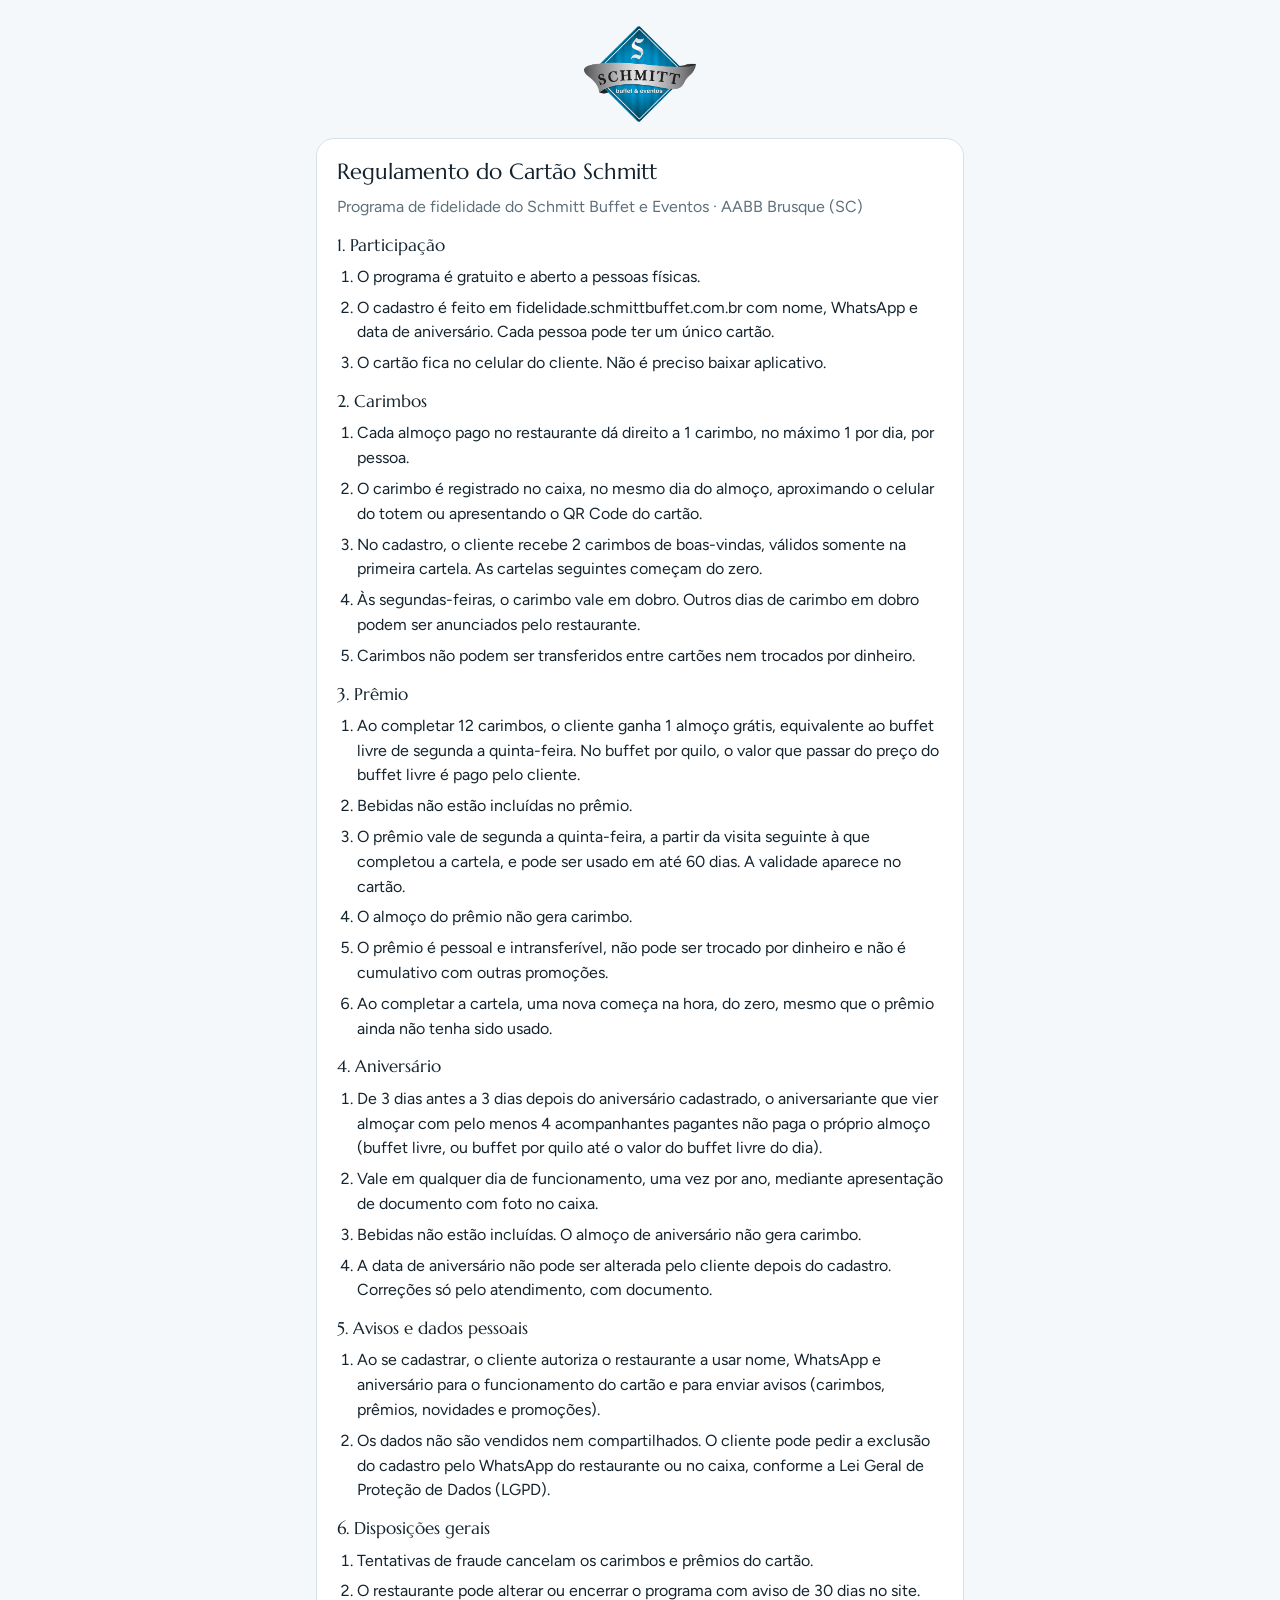
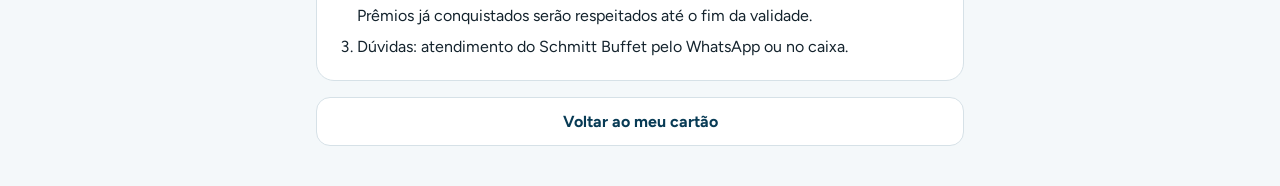
==== regulamento.html @ 8274ac08 "Site do Cartão Schmitt: cadastro, cartão, toque, caixa, painel e regulamento Co-Authored-By: Claude " ====
<!doctype html>
<html lang="pt-BR">
<head>
<meta charset="utf-8">
<meta name="viewport" content="width=device-width, initial-scale=1, viewport-fit=cover">
<title>Cartão Schmitt · Regulamento</title>
<link rel="icon" href="icone-192.png">
<link rel="preconnect" href="https://fonts.googleapis.com">
<link rel="preconnect" href="https://fonts.gstatic.com" crossorigin>
<link rel="stylesheet" href="https://fonts.googleapis.com/css2?family=Marcellus&family=Figtree:wght@400;500;600;700;800&display=swap">
<link rel="stylesheet" href="estilo.css">
<style>.reg ol{margin:0;padding-left:20px;display:grid;gap:6px}.reg h2{font-size:1.05rem;margin-top:6px}</style>
</head>
<body>
<main class="wrap" style="max-width:680px">
  <a href="index.html"><img class="logo" src="logo.png" alt="Schmitt Buffet e Eventos"></a>
  <article class="card reg">
    <h1 style="font-size:1.4rem">Regulamento do Cartão Schmitt</h1>
    <p class="muted">Programa de fidelidade do Schmitt Buffet e Eventos · AABB Brusque (SC)</p>

    <h2>1. Participação</h2>
    <ol>
      <li>O programa é gratuito e aberto a pessoas físicas.</li>
      <li>O cadastro é feito em fidelidade.schmittbuffet.com.br com nome, WhatsApp e data de aniversário. Cada pessoa pode ter um único cartão.</li>
      <li>O cartão fica no celular do cliente. Não é preciso baixar aplicativo.</li>
    </ol>

    <h2>2. Carimbos</h2>
    <ol>
      <li>Cada almoço pago no restaurante dá direito a 1 carimbo, no máximo 1 por dia, por pessoa.</li>
      <li>O carimbo é registrado no caixa, no mesmo dia do almoço, aproximando o celular do totem ou apresentando o QR Code do cartão.</li>
      <li>No cadastro, o cliente recebe 2 carimbos de boas-vindas, válidos somente na primeira cartela. As cartelas seguintes começam do zero.</li>
      <li>Às segundas-feiras, o carimbo vale em dobro. Outros dias de carimbo em dobro podem ser anunciados pelo restaurante.</li>
      <li>Carimbos não podem ser transferidos entre cartões nem trocados por dinheiro.</li>
    </ol>

    <h2>3. Prêmio</h2>
    <ol>
      <li>Ao completar 12 carimbos, o cliente ganha 1 almoço grátis, equivalente ao buffet livre de segunda a quinta-feira. No buffet por quilo, o valor que passar do preço do buffet livre é pago pelo cliente.</li>
      <li>Bebidas não estão incluídas no prêmio.</li>
      <li>O prêmio vale de segunda a quinta-feira, a partir da visita seguinte à que completou a cartela, e pode ser usado em até 60 dias. A validade aparece no cartão.</li>
      <li>O almoço do prêmio não gera carimbo.</li>
      <li>O prêmio é pessoal e intransferível, não pode ser trocado por dinheiro e não é cumulativo com outras promoções.</li>
      <li>Ao completar a cartela, uma nova começa na hora, do zero, mesmo que o prêmio ainda não tenha sido usado.</li>
    </ol>

    <h2>4. Aniversário</h2>
    <ol>
      <li>De 3 dias antes a 3 dias depois do aniversário cadastrado, o aniversariante que vier almoçar com pelo menos 4 acompanhantes pagantes não paga o próprio almoço (buffet livre, ou buffet por quilo até o valor do buffet livre do dia).</li>
      <li>Vale em qualquer dia de funcionamento, uma vez por ano, mediante apresentação de documento com foto no caixa.</li>
      <li>Bebidas não estão incluídas. O almoço de aniversário não gera carimbo.</li>
      <li>A data de aniversário não pode ser alterada pelo cliente depois do cadastro. Correções só pelo atendimento, com documento.</li>
    </ol>

    <h2>5. Avisos e dados pessoais</h2>
    <ol>
      <li>Ao se cadastrar, o cliente autoriza o restaurante a usar nome, WhatsApp e aniversário para o funcionamento do cartão e para enviar avisos (carimbos, prêmios, novidades e promoções).</li>
      <li>Os dados não são vendidos nem compartilhados. O cliente pode pedir a exclusão do cadastro pelo WhatsApp do restaurante ou no caixa, conforme a Lei Geral de Proteção de Dados (LGPD).</li>
    </ol>

    <h2>6. Disposições gerais</h2>
    <ol>
      <li>Tentativas de fraude cancelam os carimbos e prêmios do cartão.</li>
      <li>O restaurante pode alterar ou encerrar o programa com aviso de 30 dias no site. Prêmios já conquistados serão respeitados até o fim da validade.</li>
      <li>Dúvidas: atendimento do Schmitt Buffet pelo WhatsApp ou no caixa.</li>
    </ol>
  </article>
  <a class="btn full" href="index.html">Voltar ao meu cartão</a>
</main>
</body>
</html>
---- estilo.css ----
/* Cartão Schmitt — listras azuis e faixa prateada (do losango e da fita da logo); dourado só para prêmio */
:root{
  --azul:#0b7fae; --azul-fundo:#083b55; --azul-noite:#062a3d;
  --prata-1:#f3f5f7; --prata-2:#a9b3bb;
  --papel:#f4f8fa; --tinta:#14232d; --cinza:#5e707b; --linha:#d6e1e7; --branco:#ffffff;
  --ouro:#e8a33d; --ouro-claro:#fdf0d9; --verde:#1f8a5b; --verde-claro:#e0f3ea; --erro:#b3263a; --erro-claro:#f9e1e5;
  --f-marca:"Marcellus","Trajan Pro",Georgia,serif;
  --f-texto:"Figtree",ui-sans-serif,system-ui,-apple-system,"Segoe UI",Roboto,sans-serif;
  /* nomes antigos usados pela tela do caixa */
  --brand:var(--azul); --brand-dk:var(--azul-fundo); --bg:var(--papel); --fg:var(--tinta); --muted:var(--cinza); --line:var(--linha);
  --ok:var(--verde); --ok-soft:var(--verde-claro); --bad:var(--erro); --bad-soft:var(--erro-claro); --gold:var(--ouro); --gold-soft:var(--ouro-claro);
  --f:var(--f-texto);
}
*{box-sizing:border-box}
html,body{margin:0}
body{background:var(--papel);color:var(--tinta);font-family:var(--f-texto);font-size:16px;line-height:1.45;-webkit-font-smoothing:antialiased}
h1,h2,h3{margin:0;line-height:1.15;text-wrap:balance}
p{margin:0}
button,input,select{font:inherit}
input:focus-visible,button:focus-visible,a:focus-visible,summary:focus-visible{outline:3px solid rgba(11,127,174,.4);outline-offset:2px}

/* Estrutura das telas do cliente */
.app{max-width:460px;margin:0 auto;min-height:100vh;background:var(--papel)}
.listras{background:
  repeating-linear-gradient(90deg,rgba(255,255,255,.075) 0 1.5px,transparent 1.5px 5px),
  linear-gradient(160deg,var(--azul) 0%,var(--azul-fundo) 75%)}
.topo{padding:calc(28px + env(safe-area-inset-top,0px)) max(20px,env(safe-area-inset-left,0px)) 84px;color:#fff;text-align:center;display:grid;gap:10px;justify-items:center}
.topo img{width:118px;height:auto;filter:drop-shadow(0 4px 10px rgba(0,0,0,.25))}
.topo h1{font-family:var(--f-marca);font-weight:400;font-size:1.7rem;line-height:1.2;margin-top:4px}
.topo p{opacity:.9}
.saudacao{padding:calc(26px + env(safe-area-inset-top,0px)) 22px 84px;color:#fff;display:flex;justify-content:space-between;align-items:center;gap:12px}
.saudacao small{display:block;opacity:.8;font-size:.92rem}
.saudacao h1{font-family:var(--f-marca);font-weight:400;font-size:1.8rem}
.saudacao img{width:64px;height:auto;filter:drop-shadow(0 3px 8px rgba(0,0,0,.25))}
.miolo{padding:18px max(18px,env(safe-area-inset-left,0px)) 34px;display:grid;gap:16px}

/* Cartão */
.cartao{position:relative;margin:-64px 16px 0;border-radius:20px;overflow:hidden;color:#fff;box-shadow:0 16px 34px rgba(6,42,61,.35)}
.cartao .corpo{padding:16px 16px 14px;display:grid;gap:14px}
.cartao .linha1{display:flex;justify-content:space-between;align-items:center}
.cartao .linha1 img{height:40px;width:auto}
.cartao .cont{text-align:right;font-size:.74rem;opacity:.85}
.cartao .cont b{display:block;font-family:var(--f-marca);font-weight:400;font-size:1.7rem;line-height:1;opacity:1}
.faixa{background:linear-gradient(180deg,var(--prata-1),#cfd6dc 55%,var(--prata-2));color:#1d2a33;font-family:var(--f-marca);text-align:center;font-size:1.2rem;letter-spacing:.04em;padding:6px 10px;margin:0 -16px;box-shadow:inset 0 1px 0 rgba(255,255,255,.8),0 2px 6px rgba(0,0,0,.25)}
.selos{display:grid;grid-template-columns:repeat(6,1fr);gap:8px}
.selo{aspect-ratio:1;border-radius:50%;display:grid;place-items:center;border:1.5px dashed rgba(255,255,255,.45);color:rgba(255,255,255,.7);font-size:.74rem;font-weight:700}
.selo.on{border:0;background:radial-gradient(circle at 35% 30%,#fff,#e7edf1);color:var(--azul-fundo);box-shadow:inset 0 -2px 0 rgba(0,0,0,.12)}
.selo.presente{border:0;background:radial-gradient(circle at 35% 30%,#fff7e6,#f6d9a2);color:#7a4a05}
.selo.meta{border:1.5px solid var(--ouro);color:var(--ouro)}
.selo svg{width:56%;height:56%}
.cartao .rodape{display:flex;justify-content:space-between;align-items:flex-end;gap:12px;font-size:.76rem;opacity:.92}
.cartao .rodape b{display:block;font-size:.95rem;opacity:1;font-weight:700}

/* Blocos */
.vantagens{display:grid;grid-template-columns:repeat(3,1fr);gap:8px;text-align:center;font-size:.78rem;color:var(--cinza)}
.vantagens div{display:grid;gap:4px;justify-items:center;align-content:start}
.vantagens svg{width:26px;height:26px;color:var(--azul)}
.vantagens b{color:var(--tinta);font-size:.84rem}
.campo,label.f{display:grid;gap:5px;font-weight:600;font-size:.88rem;color:var(--tinta)}
input[type=text],input[type=tel],input[type=password],input[type=number]{border:1.5px solid var(--linha);background:#fff;border-radius:12px;padding:13px 14px;font-weight:500;font-size:1rem;color:var(--tinta);width:100%}
input[type=text]:focus,input[type=tel]:focus,input[type=password]:focus,input[type=number]:focus{outline:none;border-color:var(--azul);box-shadow:0 0 0 3px rgba(11,127,174,.18)}
.aceite,.check{display:flex;gap:10px;font-size:.84rem;color:var(--cinza);line-height:1.4;align-items:flex-start}
.aceite input,.check input{accent-color:var(--azul);margin-top:3px;width:18px;height:18px;flex:none}
.aceite a{color:var(--azul-fundo);font-weight:700}
.btn{display:flex;justify-content:center;align-items:center;gap:8px;border:1.5px solid var(--linha);border-radius:14px;padding:14px 16px;font:700 1rem var(--f-texto);cursor:pointer;text-decoration:none;background:#fff;color:var(--azul-fundo)}
.btn.principal,.btn.primary{background:var(--azul);border-color:var(--azul);color:#fff;box-shadow:0 6px 16px rgba(11,127,174,.3)}
.btn.dark{background:var(--azul-fundo);border-color:var(--azul-fundo);color:#fff}
.btn.gold{background:var(--ouro);border-color:var(--ouro);color:#2a1a00}
.btn.wallet{background:#000;border-color:#000;color:#fff;font-size:.95rem;padding:12px}
.btn.vidro{background:rgba(255,255,255,.14);color:#fff;border:1px solid rgba(255,255,255,.32)}
.btn.full{width:100%}
.btn.sm{padding:6px 10px;font-size:.85rem;border-radius:9px}
.btn:disabled{opacity:.55;cursor:default}
.link{background:none;border:0;padding:4px;color:var(--azul-fundo);font-weight:700;cursor:pointer;text-align:center;font-size:.92rem;text-decoration:underline;text-underline-offset:3px}
.err{color:var(--erro);font-size:.88rem;font-weight:600}
.small{font-size:.85rem}
.muted{color:var(--cinza)}
details{background:#fff;border:1px solid var(--linha);border-radius:14px;padding:12px 14px;font-size:.9rem}
summary{font-weight:700;cursor:pointer;color:var(--azul-fundo)}
details ul{margin:10px 0 2px;padding-left:18px;display:grid;gap:6px;color:var(--cinza)}
details a{color:var(--azul-fundo);font-weight:700}
.progresso{background:#fff;border:1px solid var(--linha);border-radius:16px;padding:14px 16px;display:grid;gap:10px}
.progresso .t{display:flex;justify-content:space-between;align-items:baseline;gap:10px}
.progresso .t b{font-family:var(--f-marca);font-weight:400;font-size:1.4rem}
.progresso .t span{font-size:.84rem;color:var(--cinza)}
.barra{height:9px;border-radius:99px;background:#e3ebef;overflow:hidden}
.barra i{display:block;height:100%;border-radius:99px;background:linear-gradient(90deg,var(--azul),#36a9d6)}
.como{display:grid;grid-template-columns:48px 1fr;gap:12px;align-items:center;background:#fff;border:1px solid var(--linha);border-radius:16px;padding:14px}
.como .ic{width:48px;height:48px;border-radius:12px;background:#e5f2f8;display:grid;place-items:center;color:var(--azul)}
.como .ic svg{width:28px;height:28px}
.como p{font-size:.88rem;color:var(--cinza)}
.como b{color:var(--tinta);display:block;font-size:.95rem}
.aviso-premio{background:var(--ouro-claro);border:1.5px solid var(--ouro);border-radius:16px;padding:14px 16px;font-size:.9rem;color:#5a3a06}
.aviso-premio b{display:block;font-family:var(--f-marca);font-weight:400;font-size:1.25rem;color:#3d2603}
.aviso-ok{background:var(--verde-claro);border:1.5px solid var(--verde);border-radius:16px;padding:12px 16px;font-weight:600;color:#144f34}
.qr{background:#fff;border-radius:14px;padding:12px;width:176px;margin:4px auto 0;display:grid;justify-items:center;gap:6px;border:1px solid var(--linha)}
.qr span{font-family:ui-monospace,Menlo,Consolas,monospace;font-size:.85rem;color:#111}
.qr canvas,.qr img{width:150px!important;height:150px!important}
footer.rod{text-align:center;font-size:.82rem;color:var(--cinza);padding:0 16px 28px}
footer.rod a{color:inherit}
.spinner{width:38px;height:38px;border-radius:50%;border:4px solid rgba(255,255,255,.3);border-top-color:#fff;margin:8px auto;animation:gira 1s linear infinite}
.spinner.escuro{border-color:var(--linha);border-top-color:var(--azul)}
@keyframes gira{to{transform:rotate(360deg)}}

/* Tela do carimbo / prêmio */
.festa{min-height:100vh;color:#fff;display:grid;grid-template-rows:1fr auto;padding:calc(36px + env(safe-area-inset-top,0px)) max(22px,env(safe-area-inset-left,0px)) calc(24px + env(safe-area-inset-bottom,0px));max-width:460px;margin:0 auto}
.festa .centro{display:grid;justify-items:center;align-content:center;gap:12px;text-align:center}
.festa .logo-p{width:84px;height:auto;margin-bottom:18px;filter:drop-shadow(0 3px 8px rgba(0,0,0,.25))}
.carimbo{width:132px;height:132px;border-radius:50%;background:radial-gradient(circle at 35% 30%,#fff,#dfe7ec);color:var(--azul-fundo);display:grid;place-items:center;box-shadow:0 0 0 12px rgba(255,255,255,.12),0 18px 40px rgba(0,0,0,.35);font-family:var(--f-marca);font-size:3rem}
.carimbo svg{width:62px;height:62px}
.festa h1{font-family:var(--f-marca);font-weight:400;font-size:2.3rem;margin-top:8px}
.festa p{opacity:.92;max-width:30ch;font-size:1.02rem}
.festa .extra{width:100%;max-width:340px;background:rgba(255,255,255,.14);border:1px solid rgba(255,255,255,.3);border-radius:16px;padding:12px 14px;text-align:left;font-size:.9rem}
.festa .extra b{display:block;font-size:1rem}
.mini-selos{display:grid;grid-template-columns:repeat(12,1fr);gap:5px;width:100%;max-width:280px;margin-top:6px}
.mini-selos i{aspect-ratio:1;border-radius:50%;background:rgba(255,255,255,.18)}
.mini-selos i.on{background:#fff}
.mini-selos i.novo{background:#fff;box-shadow:0 0 0 3px rgba(232,163,61,.85)}
.festa .acoes{display:grid;gap:10px}
.ouro-fundo{background:
  repeating-linear-gradient(90deg,rgba(255,255,255,.08) 0 1.5px,transparent 1.5px 5px),
  linear-gradient(160deg,#f0b552,#b8721a 80%)}
.ouro-fundo .carimbo{color:#8a5208;background:radial-gradient(circle at 35% 30%,#fffaf0,#f6dfb3)}
.alerta-fundo{background:linear-gradient(160deg,#3a5361,#1c2c36 80%)}
.alerta-fundo .carimbo{color:#3a5361;background:radial-gradient(circle at 35% 30%,#fff,#dde3e7)}
@keyframes bate{0%{transform:translateY(-150px) scale(1.5) rotate(-12deg);opacity:0}55%{transform:translateY(0) scale(.92) rotate(3deg);opacity:1}75%{transform:scale(1.04) rotate(-1deg)}100%{transform:none}}
@keyframes acende{0%,60%{background:rgba(255,255,255,.18);box-shadow:none}100%{background:#fff;box-shadow:0 0 0 3px rgba(232,163,61,.85)}}
@keyframes sobe{from{opacity:0;transform:translateY(10px)}to{opacity:1;transform:none}}
.anima .carimbo{animation:bate .75s cubic-bezier(.2,.8,.3,1.2) both}
.anima .mini-selos i.novo{animation:acende .9s ease both}
.anima h1,.anima .centro>p,.anima .extra{animation:sobe .45s .55s ease both}
@media (prefers-reduced-motion:reduce){.anima .carimbo,.anima .mini-selos i.novo,.anima h1,.anima .centro>p,.anima .extra,.spinner{animation:none}}

/* Base reaproveitada pela tela do caixa */
.wrap{max-width:440px;margin:0 auto;padding:20px max(16px,env(safe-area-inset-left)) 40px;display:grid;gap:16px}
.logo{display:block;height:96px;width:auto;margin:6px auto 0}
.card{background:#fff;border:1px solid var(--linha);border-radius:18px;padding:18px;display:grid;gap:12px}

/* Página de regulamento */
.reg{background:#fff;border:1px solid var(--linha);border-radius:18px;padding:20px;display:grid;gap:10px;line-height:1.55}
.reg h1{font-family:var(--f-marca);font-weight:400;font-size:1.6rem}
.reg h2{font-family:var(--f-marca);font-weight:400;font-size:1.2rem;margin-top:8px}
.reg ol{margin:0;padding-left:20px;display:grid;gap:6px;max-width:68ch}
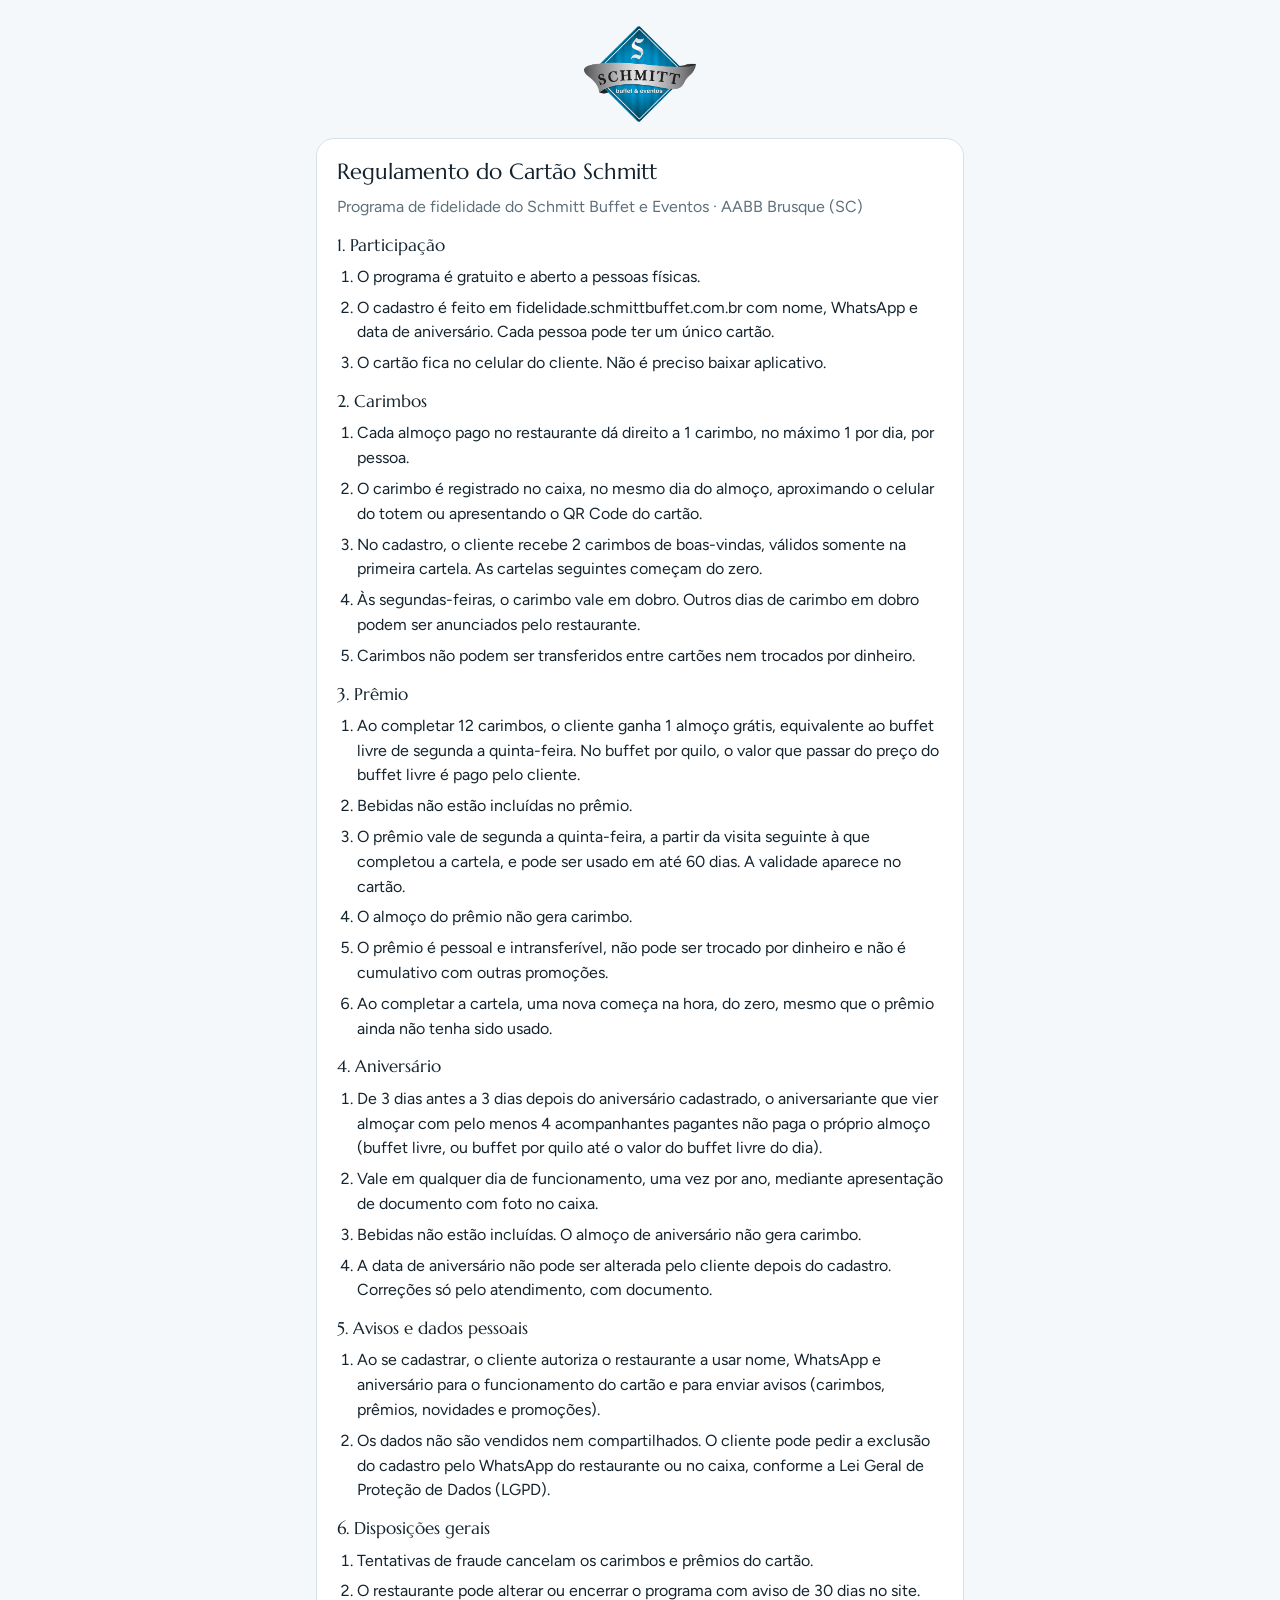
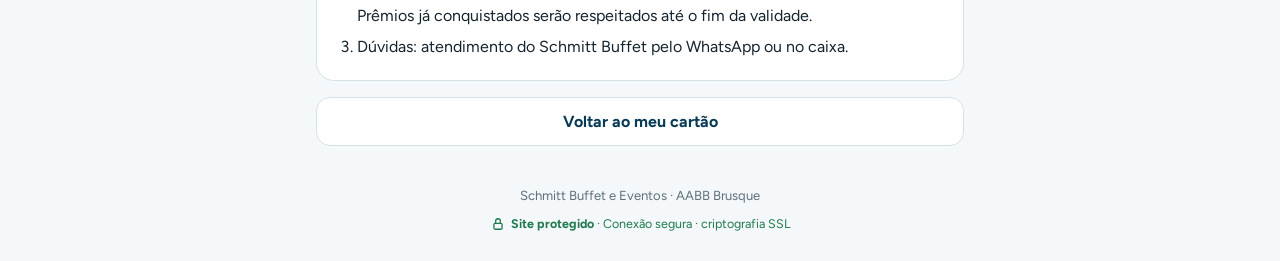
==== commit 4532de24: "Selo de site protegido no rodapé Co-Authored-By: Claude Opus 5.5 <noreply@anthropic.com> Claude-Sess" ====
--- a/regulamento.html
+++ b/regulamento.html
@@ -67,5 +67,6 @@
   </article>
   <a class="btn full" href="index.html">Voltar ao meu cartão</a>
 </main>
+<footer class="rod">Schmitt Buffet e Eventos · AABB Brusque<div class="selo-seg"><svg viewBox="0 0 24 24" width="14" height="14" fill="none" stroke="currentColor" stroke-width="2.2" stroke-linecap="round" stroke-linejoin="round" aria-hidden="true"><rect x="5" y="11" width="14" height="10" rx="2"/><path d="M8 11V7a4 4 0 0 1 8 0v4"/></svg><span><b>Site protegido</b> · Conexão segura · criptografia SSL</span></div></footer>
 </body>
 </html>
--- a/estilo.css
+++ b/estilo.css
@@ -98,6 +98,9 @@
 .qr canvas,.qr img{width:150px!important;height:150px!important}
 footer.rod{text-align:center;font-size:.82rem;color:var(--cinza);padding:0 16px 28px}
 footer.rod a{color:inherit}
+.selo-seg{display:flex;justify-content:center;align-items:center;gap:6px;margin-top:10px;font-size:.78rem;color:#1f7a4d}
+.selo-seg svg{flex:none}
+.selo-seg b{font-weight:700}
 .spinner{width:38px;height:38px;border-radius:50%;border:4px solid rgba(255,255,255,.3);border-top-color:#fff;margin:8px auto;animation:gira 1s linear infinite}
 .spinner.escuro{border-color:var(--linha);border-top-color:var(--azul)}
 @keyframes gira{to{transform:rotate(360deg)}}
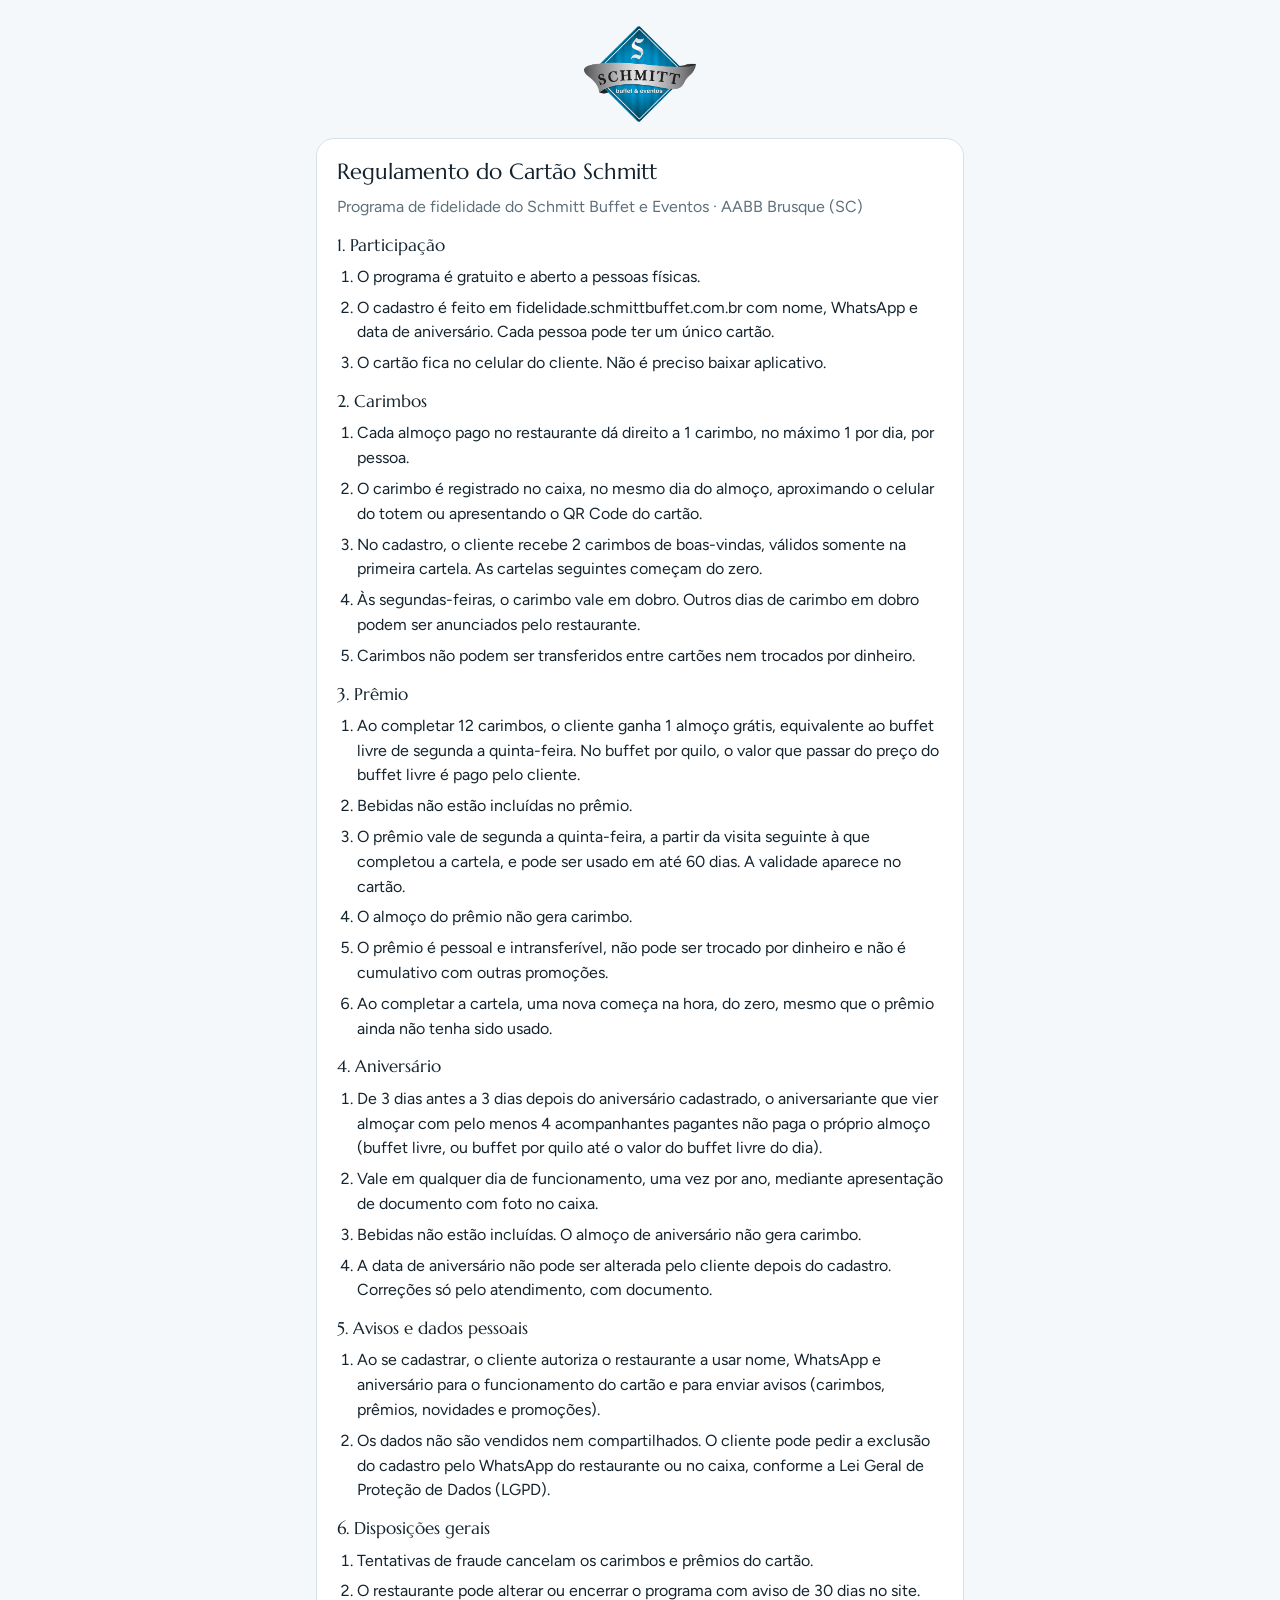
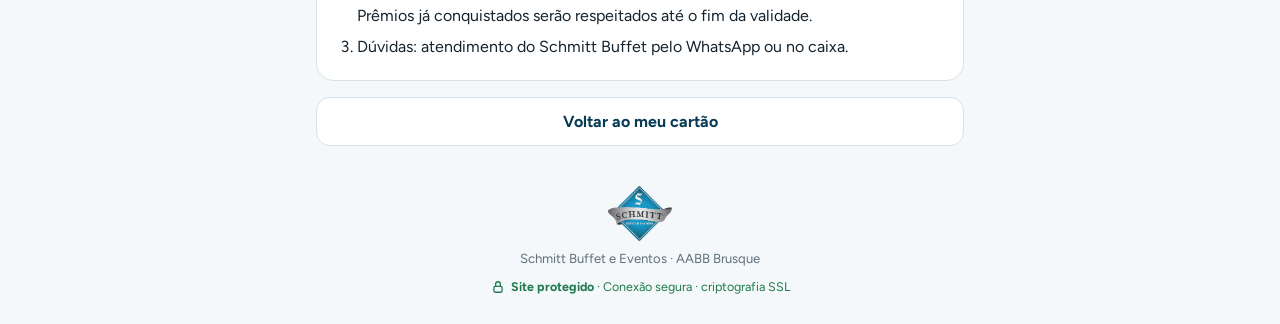
==== commit a091b29e: "Logo pequena no rodapé Co-Authored-By: Claude Opus 5.5 <noreply@anthropic.com> Claude-Session: https" ====
--- a/regulamento.html
+++ b/regulamento.html
@@ -67,6 +67,6 @@
   </article>
   <a class="btn full" href="index.html">Voltar ao meu cartão</a>
 </main>
-<footer class="rod">Schmitt Buffet e Eventos · AABB Brusque<div class="selo-seg"><svg viewBox="0 0 24 24" width="14" height="14" fill="none" stroke="currentColor" stroke-width="2.2" stroke-linecap="round" stroke-linejoin="round" aria-hidden="true"><rect x="5" y="11" width="14" height="10" rx="2"/><path d="M8 11V7a4 4 0 0 1 8 0v4"/></svg><span><b>Site protegido</b> · Conexão segura · criptografia SSL</span></div></footer>
+<footer class="rod"><img class="logo-rod" src="logo.png" alt="Schmitt Buffet e Eventos">Schmitt Buffet e Eventos · AABB Brusque<div class="selo-seg"><svg viewBox="0 0 24 24" width="14" height="14" fill="none" stroke="currentColor" stroke-width="2.2" stroke-linecap="round" stroke-linejoin="round" aria-hidden="true"><rect x="5" y="11" width="14" height="10" rx="2"/><path d="M8 11V7a4 4 0 0 1 8 0v4"/></svg><span><b>Site protegido</b> · Conexão segura · criptografia SSL</span></div></footer>
 </body>
 </html>
--- a/estilo.css
+++ b/estilo.css
@@ -98,6 +98,7 @@
 .qr canvas,.qr img{width:150px!important;height:150px!important}
 footer.rod{text-align:center;font-size:.82rem;color:var(--cinza);padding:0 16px 28px}
 footer.rod a{color:inherit}
+.logo-rod{display:block;width:64px;height:auto;margin:0 auto 8px;opacity:.9}
 .selo-seg{display:flex;justify-content:center;align-items:center;gap:6px;margin-top:10px;font-size:.78rem;color:#1f7a4d}
 .selo-seg svg{flex:none}
 .selo-seg b{font-weight:700}
